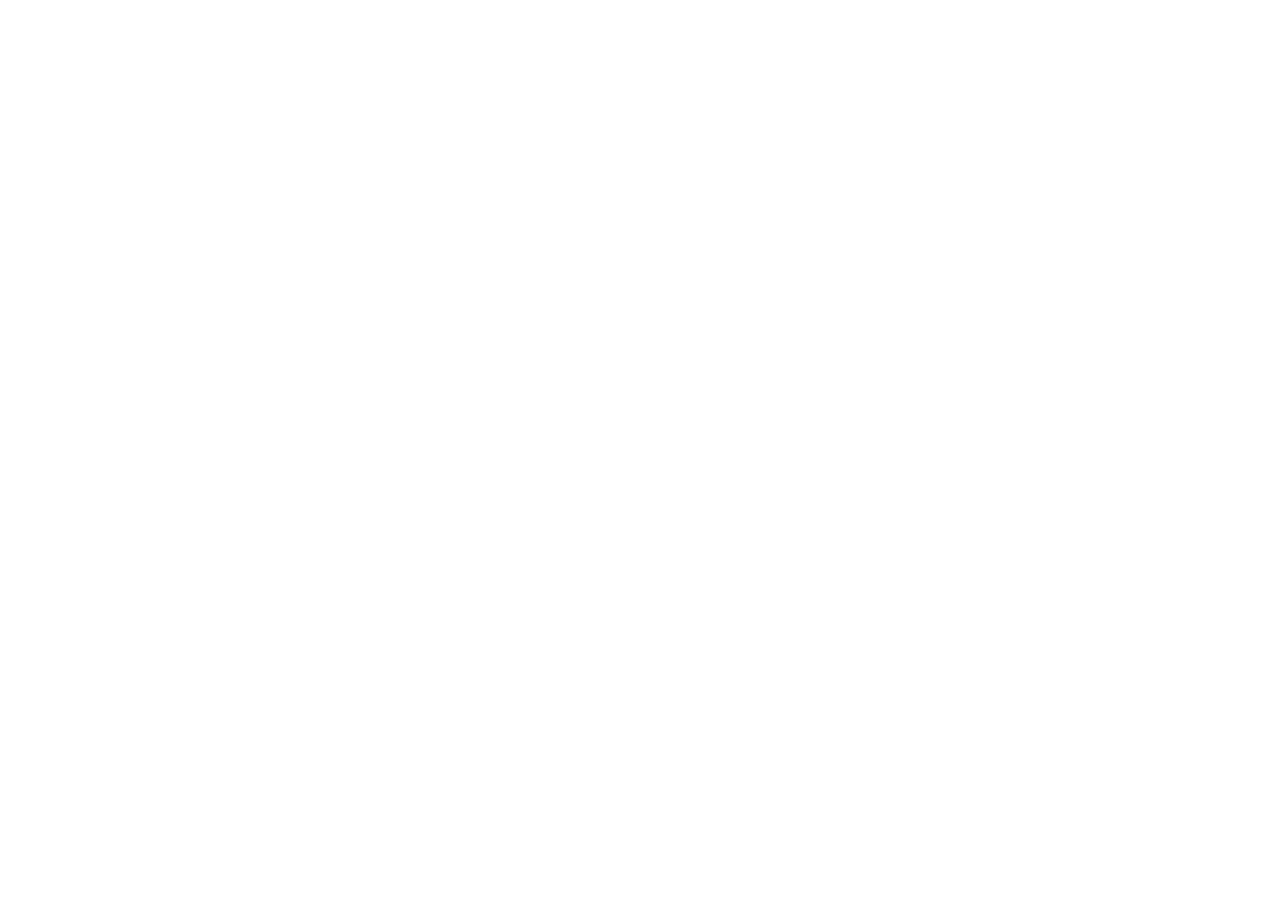
==== index.html @ e60c7e19 "Add files via upload" ====
<!DOCTYPE html>
<html lang="bn">
<head>
<meta charset="UTF-8">
<meta name="viewport" content="width=device-width, initial-scale=1.0">
<title>রূপসা জনকল্যাণ ফাউন্ডেশন</title>

<link rel="preconnect" href="https://fonts.googleapis.com">
<link rel="preconnect" href="https://fonts.gstatic.com" crossorigin>
<link href="https://fonts.googleapis.com/css2?family=Baloo+Da+2:wght@500;600;700;800&family=Hind+Siliguri:wght@400;500;600;700&family=Work+Sans:wght@400;500;600&display=swap" rel="stylesheet">

<link rel="stylesheet" href="css/variables.css">
<link rel="stylesheet" href="css/base.css">
<link rel="stylesheet" href="css/nav.css">
<link rel="stylesheet" href="css/hero.css">
<link rel="stylesheet" href="css/sections.css">
<link rel="stylesheet" href="css/location.css">
<link rel="stylesheet" href="css/footer.css">
<link rel="stylesheet" href="css/feedback.css">
<link rel="stylesheet" href="css/legal.css">
</head>
<body>

<div id="nav-root"></div>
<div id="hero-root"></div>
<div id="intro-root"></div>
<div id="about-root"></div>
<div id="location-root"></div>
<div id="legal-root" hidden></div>
<div id="footer-root"></div>
<div id="feedback-root"></div>

<script src="js/data.js"></script>
<script src="js/icons.js"></script>
<script src="js/nav.js"></script>
<script src="js/hero.js"></script>
<script src="js/sections.js"></script>
<script src="js/location.js"></script>
<script src="js/legal.js"></script>
<script src="js/footer.js"></script>
<script src="js/feedback.js"></script>
<script src="js/router.js"></script>
<script src="js/main.js"></script>
</body>
</html>
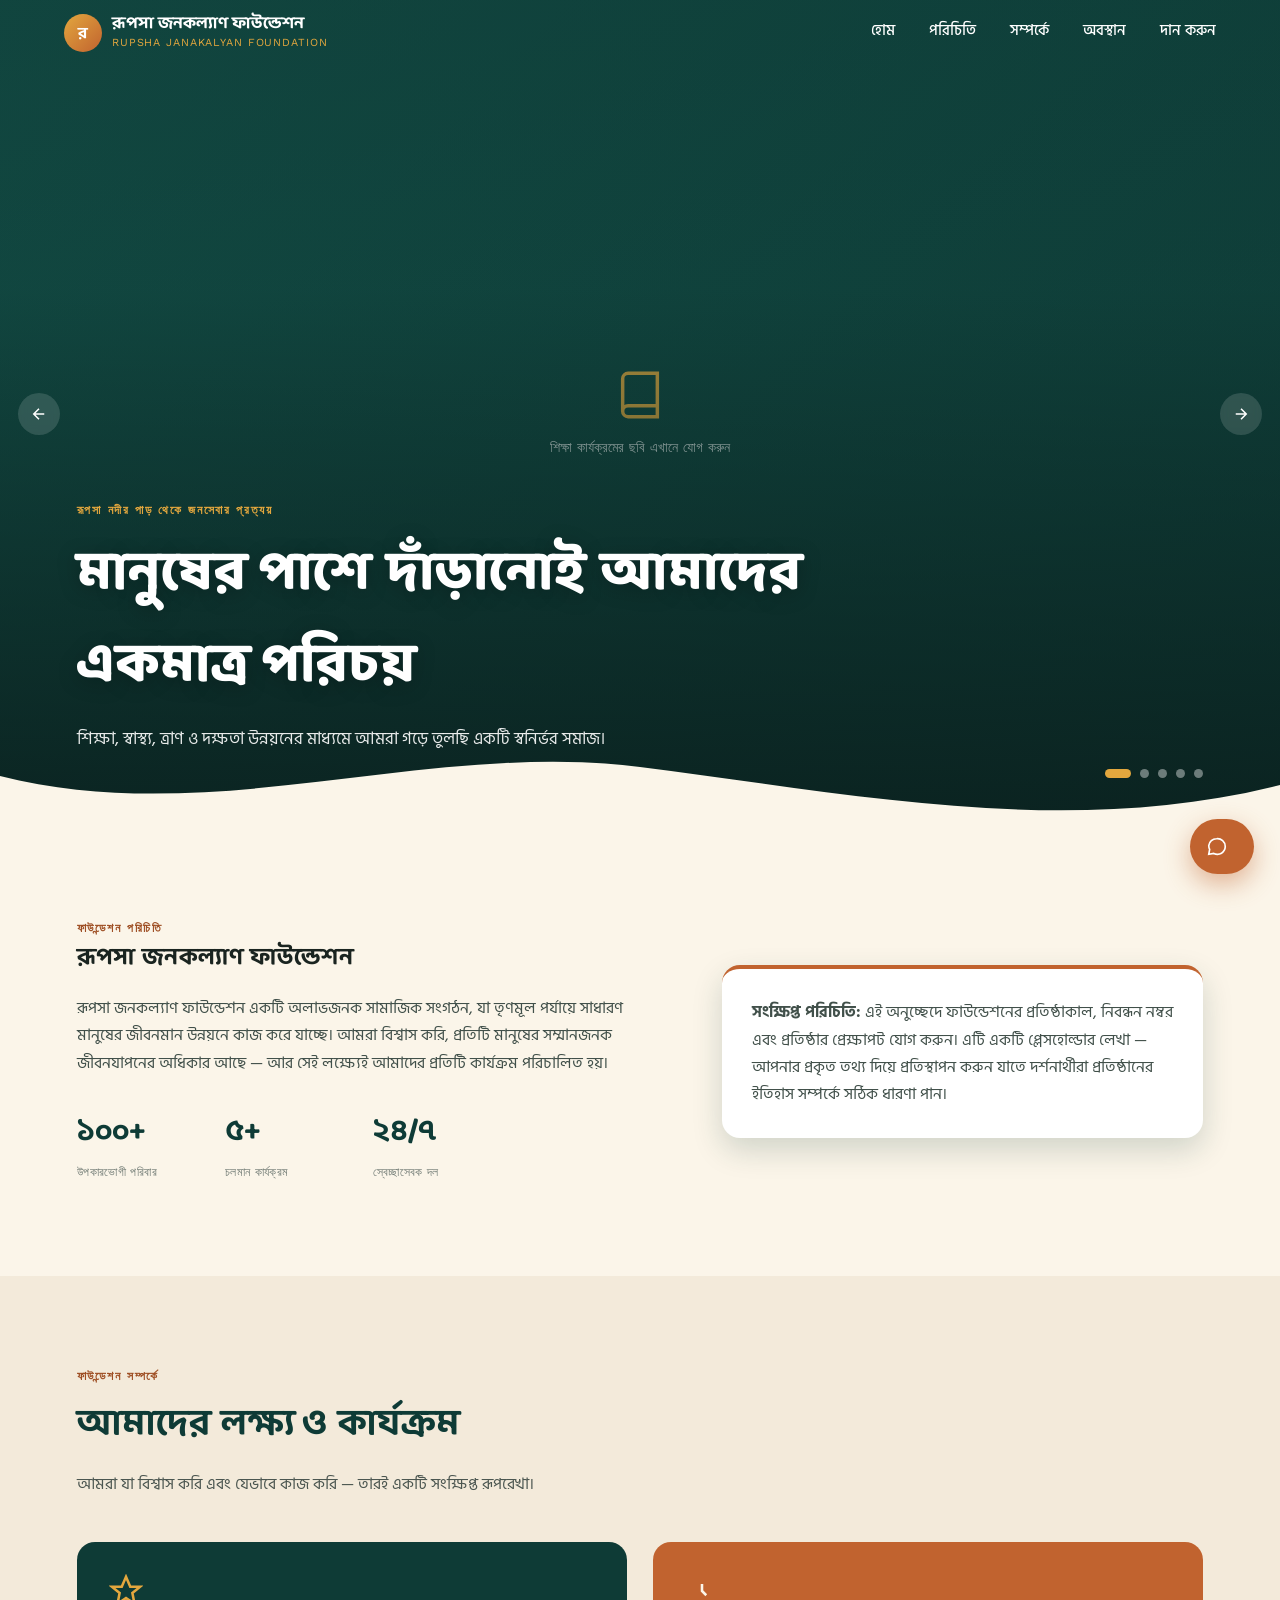
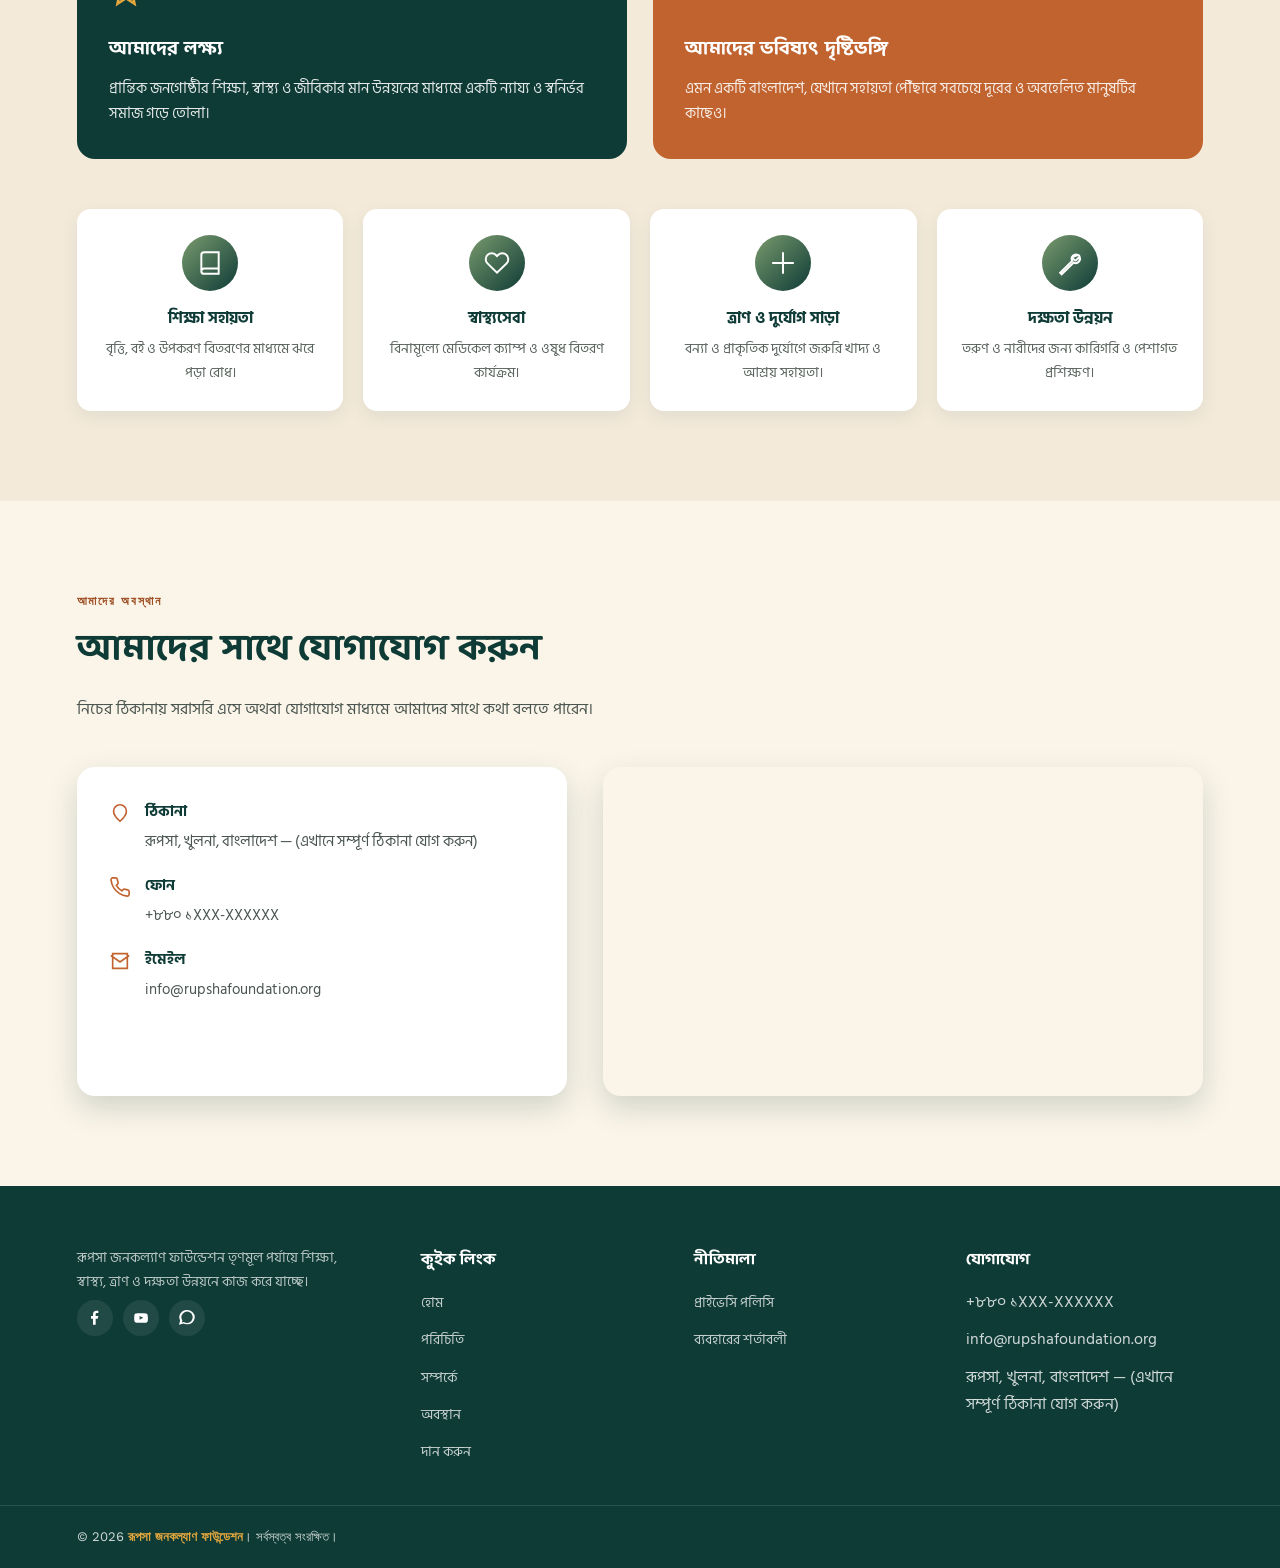
==== commit fdebf65c: "Add donation styles and scripts to index.html" ====
--- a/index.html
+++ b/index.html
@@ -18,6 +18,8 @@
 <link rel="stylesheet" href="css/footer.css">
 <link rel="stylesheet" href="css/feedback.css">
 <link rel="stylesheet" href="css/legal.css">
+<link rel="stylesheet" href="css/donate.css">
+<link rel="stylesheet" href="https://cdnjs.cloudflare.com/ajax/libs/font-awesome/6.0.0/css/all.min.css">
 </head>
 <body>
 
@@ -27,6 +29,7 @@
 <div id="about-root"></div>
 <div id="location-root"></div>
 <div id="legal-root" hidden></div>
+<div id="donate-root" hidden></div>
 <div id="footer-root"></div>
 <div id="feedback-root"></div>
 
@@ -37,6 +40,7 @@
 <script src="js/sections.js"></script>
 <script src="js/location.js"></script>
 <script src="js/legal.js"></script>
+<script src="js/donate.js"></script>
 <script src="js/footer.js"></script>
 <script src="js/feedback.js"></script>
 <script src="js/router.js"></script>
--- a/css/variables.css
+++ b/css/variables.css
@@ -0,0 +1,14 @@
+:root{
+  --river-deep:#0E3B36;
+  --river-deep-2:#124A43;
+  --clay:#C1632F;
+  --clay-dark:#9E4E23;
+  --turmeric:#E3A73E;
+  --rice:#FBF5E9;
+  --rice-2:#F3EADA;
+  --ink:#1A2420;
+  --moss:#7A9B6E;
+  --white:#FFFFFF;
+  --shadow: 0 12px 30px rgba(14,59,54,0.18);
+  --radius: 18px;
+}
--- a/css/base.css
+++ b/css/base.css
@@ -0,0 +1,30 @@
+*{ box-sizing:border-box; margin:0; padding:0; }
+html{ scroll-behavior:smooth; }
+body{
+  font-family:'Hind Siliguri', sans-serif;
+  background:var(--rice);
+  color:var(--ink);
+  line-height:1.7;
+  overflow-x:hidden;
+}
+h1,h2,h3,.logo-text{ font-family:'Baloo Da 2','Hind Siliguri',sans-serif; }
+a{ color:inherit; text-decoration:none; }
+img{ max-width:100%; display:block; }
+button{ font-family:inherit; cursor:pointer; border:none; background:none; }
+.eyebrow{
+  font-family:'Work Sans',sans-serif;
+  letter-spacing:.14em;
+  text-transform:uppercase;
+  font-size:.75rem;
+  font-weight:600;
+  color:var(--clay-dark);
+}
+section{ padding:90px 6vw; }
+.section-head{ max-width:640px; margin-bottom:44px; }
+.section-head h2{ font-size:clamp(1.6rem,3vw,2.3rem); margin-top:8px; color:var(--river-deep); }
+.section-head p{ margin-top:14px; color:#4B5650; }
+@media (prefers-reduced-motion: reduce){
+  html{ scroll-behavior:auto; }
+  *{ transition-duration:.001ms !important; animation-duration:.001ms !important; }
+}
+@media(max-width:520px){ section{ padding:64px 6vw; } }
--- a/css/nav.css
+++ b/css/nav.css
@@ -0,0 +1,42 @@
+.nav{
+  position:fixed; top:0; left:0; right:0; z-index:500;
+  display:flex; align-items:center; justify-content:space-between;
+  padding:14px 5vw;
+  background:rgba(14,59,54,0);
+  transition:background .35s ease, box-shadow .35s ease, padding .35s ease;
+}
+.nav.scrolled{
+  background:rgba(14,59,54,0.92);
+  backdrop-filter:blur(8px);
+  box-shadow:0 6px 20px rgba(0,0,0,0.15);
+  padding:10px 5vw;
+}
+.brand{ display:flex; align-items:center; gap:10px; }
+.brand-logo{ height:44px; width:auto; object-fit:contain; }
+.brand-mark{
+  width:38px; height:38px; border-radius:50%;
+  background:linear-gradient(135deg,var(--turmeric),var(--clay));
+  display:flex; align-items:center; justify-content:center;
+  font-weight:700; color:var(--white); font-family:'Baloo Da 2';
+  flex-shrink:0;
+}
+.logo-text{ color:var(--white); font-size:1.05rem; font-weight:700; line-height:1.2; }
+.logo-sub{ color:var(--turmeric); font-size:.68rem; font-family:'Work Sans'; letter-spacing:.08em; }
+.nav-links{ display:flex; gap:34px; }
+.nav-links a{ color:var(--white); font-weight:500; font-size:.95rem; position:relative; padding-bottom:4px; }
+.nav-links a::after{
+  content:''; position:absolute; left:0; bottom:0; width:0; height:2px;
+  background:var(--turmeric); transition:width .25s ease;
+}
+.nav-links a:hover::after{ width:100%; }
+.nav-toggle{ display:none; }
+.nav-toggle span{ display:block; width:24px; height:2px; background:var(--white); margin:5px 0; }
+@media(max-width:720px){
+  .nav-links{
+    position:fixed; top:0; right:0; height:100vh; width:min(72vw,300px);
+    background:var(--river-deep); flex-direction:column; padding:90px 30px;
+    transform:translateX(100%); transition:transform .35s ease; gap:26px;
+  }
+  .nav-links.open{ transform:translateX(0); }
+  .nav-toggle{ display:block; }
+}
--- a/css/hero.css
+++ b/css/hero.css
@@ -0,0 +1,34 @@
+.hero{ position:relative; height:92vh; min-height:520px; overflow:hidden; background:var(--river-deep); }
+.carousel{ position:absolute; inset:0; display:flex; height:100%; cursor:grab; touch-action:pan-y; }
+.carousel.dragging{ cursor:grabbing; }
+.slide{ position:relative; flex:0 0 100%; height:100%; overflow:hidden; }
+.slide img{ width:100%; height:100%; object-fit:cover; user-select:none; -webkit-user-drag:none; }
+.slide-fallback{
+  width:100%; height:100%; display:flex; align-items:center; justify-content:center;
+  flex-direction:column; gap:14px;
+  background:linear-gradient(135deg,var(--river-deep-2),var(--river-deep));
+}
+.slide-fallback svg{ width:52px; height:52px; opacity:.85; }
+.slide-fallback span{ color:rgba(255,255,255,.75); font-size:.9rem; font-family:'Work Sans'; }
+.hero-overlay{
+  position:absolute; inset:0;
+  background:linear-gradient(180deg, rgba(14,59,54,.35) 0%, rgba(14,59,54,.15) 35%, rgba(10,30,28,.85) 100%);
+  pointer-events:none;
+}
+.hero-content{ position:absolute; left:0; right:0; bottom:9%; z-index:20; padding:0 6vw; color:var(--white); pointer-events:none; }
+.hero-content .eyebrow{ color:var(--turmeric); }
+.hero-content h1{ font-size:clamp(2rem,5vw,3.4rem); font-weight:800; margin:8px 0 12px; max-width:820px; text-shadow:0 4px 20px rgba(0,0,0,.25); }
+.hero-content p{ max-width:560px; color:rgba(255,255,255,.9); font-size:1.05rem; }
+.hero-dots{ position:absolute; bottom:6%; right:6vw; z-index:25; display:flex; gap:9px; }
+.hero-dots button{ width:9px; height:9px; border-radius:50%; background:rgba(255,255,255,.4); transition:all .3s ease; padding:0; }
+.hero-dots button.active{ background:var(--turmeric); width:26px; border-radius:5px; }
+.hero-arrows{ position:absolute; inset:0; display:flex; align-items:center; justify-content:space-between; padding:0 18px; z-index:25; pointer-events:none; }
+.hero-arrow{
+  pointer-events:all; width:42px; height:42px; border-radius:50%;
+  background:rgba(255,255,255,.14); backdrop-filter:blur(4px);
+  display:flex; align-items:center; justify-content:center; color:var(--white); transition:background .2s ease;
+}
+.hero-arrow:hover{ background:rgba(255,255,255,.28); }
+.hero-arrow svg{ width:18px; height:18px; }
+.wave{ position:absolute; left:0; right:0; bottom:-2px; z-index:15; line-height:0; }
+.wave svg{ width:100%; height:90px; display:block; }
--- a/css/sections.css
+++ b/css/sections.css
@@ -0,0 +1,36 @@
+.intro{ background:var(--rice); }
+.intro-grid{ display:grid; grid-template-columns:1.1fr .9fr; gap:56px; align-items:center; }
+.intro-card{ background:var(--white); border-radius:var(--radius); padding:30px; box-shadow:var(--shadow); border-top:4px solid var(--clay); }
+.intro-card p{ color:#41504A; margin-bottom:0; }
+.stat-row{ display:flex; gap:28px; margin-top:30px; flex-wrap:wrap; }
+.stat{ min-width:120px; }
+.stat b{ font-family:'Baloo Da 2'; font-size:1.9rem; color:var(--river-deep); display:block; }
+.stat span{ font-family:'Work Sans'; font-size:.78rem; color:#6a756f; letter-spacing:.03em; }
+
+.about{ background:var(--rice-2); }
+.mv-grid{ display:grid; grid-template-columns:repeat(2,1fr); gap:26px; margin-bottom:50px; }
+.mv-card{ background:var(--river-deep); color:var(--white); border-radius:var(--radius); padding:32px; position:relative; overflow:hidden; }
+.mv-card.alt{ background:var(--clay); }
+.mv-card svg{ width:34px; height:34px; margin-bottom:16px; color:var(--turmeric); }
+.mv-card.alt svg{ color:var(--rice); }
+.mv-card h3{ font-size:1.2rem; margin-bottom:10px; }
+.mv-card p{ color:rgba(255,255,255,.88); font-size:.95rem; }
+
+.activities{ display:grid; grid-template-columns:repeat(4,1fr); gap:20px; }
+.activity{ background:var(--white); border-radius:14px; padding:26px 20px; text-align:center; box-shadow:0 6px 18px rgba(14,59,54,0.08); transition:transform .25s ease; }
+.activity:hover{ transform:translateY(-6px); }
+.activity-icon{
+  width:56px; height:56px; border-radius:50%; margin:0 auto 14px;
+  display:flex; align-items:center; justify-content:center;
+  background:linear-gradient(135deg,var(--moss),var(--river-deep));
+}
+.activity-icon svg{ width:26px; height:26px; color:var(--white); }
+.activity h4{ font-size:1rem; margin-bottom:6px; color:var(--river-deep); }
+.activity p{ font-size:.85rem; color:#5c655f; }
+
+@media(max-width:900px){
+  .intro-grid{ grid-template-columns:1fr; }
+  .mv-grid{ grid-template-columns:1fr; }
+  .activities{ grid-template-columns:repeat(2,1fr); }
+}
+@media(max-width:520px){ .activities{ grid-template-columns:1fr 1fr; } }
--- a/css/location.css
+++ b/css/location.css
@@ -0,0 +1,10 @@
+.location{ background:var(--rice); }
+.loc-grid{ display:grid; grid-template-columns:.9fr 1.1fr; gap:36px; align-items:stretch; }
+.loc-card{ background:var(--white); border-radius:var(--radius); padding:32px; box-shadow:var(--shadow); display:flex; flex-direction:column; gap:18px; }
+.loc-row{ display:flex; gap:14px; align-items:flex-start; }
+.loc-row svg{ width:22px; height:22px; color:var(--clay); flex-shrink:0; margin-top:3px; }
+.loc-row h4{ font-size:.95rem; color:var(--river-deep); margin-bottom:3px; }
+.loc-row span{ color:#4B5650; font-size:.92rem; }
+.map-wrap{ border-radius:var(--radius); overflow:hidden; box-shadow:var(--shadow); min-height:320px; }
+.map-wrap iframe{ width:100%; height:100%; min-height:320px; border:0; }
+@media(max-width:900px){ .loc-grid{ grid-template-columns:1fr; } }
--- a/css/footer.css
+++ b/css/footer.css
@@ -0,0 +1,58 @@
+.site-footer{ background:var(--river-deep); color:rgba(255,255,255,.8); }
+.footer-top{
+  display:grid; grid-template-columns:1.3fr 1fr 1fr 1fr; gap:36px;
+  padding:60px 6vw 40px; border-bottom:1px solid rgba(255,255,255,.12);
+}
+.footer-col h4{
+  color:var(--white); font-family:'Baloo Da 2'; font-size:1rem; margin-bottom:16px;
+  display:flex; align-items:center; justify-content:space-between; cursor:default;
+}
+.footer-col.brand-col .brand-logo-footer{ height:40px; margin-bottom:14px; }
+.footer-col.brand-col p{ font-size:.88rem; color:rgba(255,255,255,.7); max-width:280px; }
+.footer-links{ list-style:none; display:flex; flex-direction:column; gap:10px; }
+.footer-links a{ font-size:.9rem; color:rgba(255,255,255,.75); transition:color .2s ease, padding-right .2s ease; }
+.footer-links a:hover{ color:var(--turmeric); padding-right:4px; }
+.footer-social{ display:flex; gap:10px; margin-top:6px; }
+.footer-social a{
+  width:36px; height:36px; border-radius:50%; background:rgba(255,255,255,.08);
+  display:flex; align-items:center; justify-content:center; transition:background .2s ease, transform .2s ease;
+}
+.footer-social a:hover{ background:var(--turmeric); transform:translateY(-3px); }
+.footer-social svg{ width:16px; height:16px; color:var(--white); }
+.footer-accordion-toggle{ display:none; }
+
+.footer-bottom{
+  padding:20px 6vw; display:flex; align-items:center; justify-content:space-between;
+  font-size:.82rem; font-family:'Work Sans'; flex-wrap:wrap; gap:10px;
+}
+.footer-bottom b{ color:var(--turmeric); }
+
+.back-to-top{
+  position:fixed; left:26px; bottom:26px; z-index:880;
+  width:44px; height:44px; border-radius:50%;
+  background:var(--river-deep); color:var(--white);
+  display:flex; align-items:center; justify-content:center;
+  box-shadow:0 8px 20px rgba(14,59,54,.35);
+  opacity:0; transform:translateY(14px); pointer-events:none;
+  transition:all .3s ease;
+}
+.back-to-top.show{ opacity:1; transform:translateY(0); pointer-events:all; }
+.back-to-top:hover{ background:var(--clay); }
+.back-to-top svg{ width:18px; height:18px; }
+
+@media(max-width:900px){
+  .footer-top{ grid-template-columns:1fr 1fr; }
+}
+@media(max-width:640px){
+  .footer-top{ grid-template-columns:1fr; padding:44px 6vw 20px; gap:6px; }
+  .footer-col{ border-bottom:1px solid rgba(255,255,255,.1); padding-bottom:14px; }
+  .footer-col.brand-col{ border-bottom:none; }
+  .footer-col:not(.brand-col) h4{ cursor:pointer; }
+  .footer-accordion-toggle{ display:block; font-size:1.1rem; line-height:1; transition:transform .25s ease; }
+  .footer-col:not(.brand-col) .footer-links{
+    max-height:0; overflow:hidden; transition:max-height .3s ease; gap:0;
+  }
+  .footer-col:not(.brand-col).open .footer-links{ max-height:300px; padding-top:6px; }
+  .footer-col:not(.brand-col).open .footer-accordion-toggle{ transform:rotate(45deg); }
+  .footer-links a{ padding:6px 0; display:inline-block; }
+}
--- a/css/feedback.css
+++ b/css/feedback.css
@@ -0,0 +1,72 @@
+.fb-btn{
+  position:fixed; right:26px; bottom:26px; z-index:900;
+  display:flex; align-items:center; gap:10px;
+  background:var(--clay); color:var(--white);
+  padding:16px; border-radius:50px;
+  box-shadow:0 10px 26px rgba(193,99,47,0.45);
+  transition:padding .35s ease, box-shadow .3s ease;
+}
+.fb-btn svg{ width:22px; height:22px; flex-shrink:0; }
+.fb-btn-label{ max-width:0; overflow:hidden; white-space:nowrap; font-size:.92rem; font-weight:600; transition:max-width .35s ease; }
+.fb-btn:hover{ padding:16px 22px; box-shadow:0 12px 30px rgba(193,99,47,0.55); }
+.fb-btn:hover .fb-btn-label{ max-width:140px; }
+.fb-btn.pulse::before{
+  content:''; position:absolute; inset:0; border-radius:50%;
+  box-shadow:0 0 0 0 rgba(193,99,47,.55);
+  animation:fbpulse 2.4s ease-out infinite;
+}
+@keyframes fbpulse{
+  0%{ box-shadow:0 0 0 0 rgba(193,99,47,.5); }
+  70%{ box-shadow:0 0 0 16px rgba(193,99,47,0); }
+  100%{ box-shadow:0 0 0 0 rgba(193,99,47,0); }
+}
+.fb-tip{
+  position:fixed; right:26px; bottom:96px; z-index:895;
+  background:var(--river-deep); color:var(--white); font-size:.82rem;
+  padding:8px 14px; border-radius:10px; opacity:0; transform:translateY(6px);
+  transition:all .3s ease; pointer-events:none;
+}
+.fb-tip.show{ opacity:1; transform:translateY(0); }
+.fb-tip::after{ content:''; position:absolute; right:18px; bottom:-6px; border:6px solid transparent; border-top-color:var(--river-deep); }
+
+.fb-overlay{
+  position:fixed; inset:0; background:rgba(14,59,54,.55); backdrop-filter:blur(2px);
+  z-index:950; opacity:0; pointer-events:none; transition:opacity .3s ease;
+  display:flex; align-items:flex-end; justify-content:center;
+}
+.fb-overlay.open{ opacity:1; pointer-events:all; }
+@media(min-width:640px){ .fb-overlay{ align-items:center; } }
+
+.fb-panel{
+  position:relative; background:var(--rice); width:100%; max-width:420px; border-radius:22px 22px 0 0;
+  padding:30px 28px 34px; transform:translateY(40px); transition:transform .35s ease;
+  max-height:88vh; overflow-y:auto;
+}
+@media(min-width:640px){ .fb-panel{ border-radius:22px; } }
+.fb-overlay.open .fb-panel{ transform:translateY(0); }
+.fb-panel h3{ color:var(--river-deep); font-size:1.3rem; margin-bottom:6px; }
+.fb-panel > p{ color:#5c655f; font-size:.88rem; margin-bottom:20px; }
+.fb-close{ position:absolute; top:16px; right:16px; background:rgba(0,0,0,.06); width:32px; height:32px; border-radius:50%; display:flex; align-items:center; justify-content:center; }
+.fb-field{ margin-bottom:16px; }
+.fb-field label{ display:block; font-size:.82rem; font-weight:600; color:var(--river-deep); margin-bottom:6px; }
+.fb-field input, .fb-field textarea{
+  width:100%; border:1.5px solid #E1D9C7; border-radius:10px; padding:11px 14px;
+  font-family:'Hind Siliguri'; font-size:.95rem; background:var(--white); resize:vertical;
+}
+.fb-field input:focus, .fb-field textarea:focus{ outline:2px solid var(--moss); border-color:transparent; }
+.fb-stars{ display:flex; gap:6px; }
+.fb-stars button{ padding:2px; }
+.fb-stars svg{ width:26px; height:26px; color:#DBD2BE; transition:color .15s ease; }
+.fb-stars button.active svg, .fb-stars button:hover svg{ color:var(--turmeric); }
+.fb-submit{
+  width:100%; background:var(--river-deep); color:var(--white); padding:13px;
+  border-radius:12px; font-weight:600; font-size:.98rem; margin-top:6px; transition:background .2s ease;
+}
+.fb-submit:hover{ background:var(--river-deep-2); }
+.fb-toast{
+  position:fixed; left:50%; bottom:30px; transform:translate(-50%,20px);
+  background:var(--moss); color:var(--white); padding:13px 22px; border-radius:12px;
+  font-size:.9rem; z-index:1000; opacity:0; transition:all .3s ease; pointer-events:none;
+  box-shadow:var(--shadow);
+}
+.fb-toast.show{ opacity:1; transform:translate(-50%,0); }
--- a/css/legal.css
+++ b/css/legal.css
@@ -0,0 +1,9 @@
+.legal-page{ padding:150px 6vw 90px; max-width:820px; margin:0 auto; }
+.legal-page h1{ color:var(--river-deep); font-size:clamp(1.7rem,4vw,2.4rem); margin-bottom:18px; }
+.legal-page h2{ color:var(--river-deep); font-size:1.2rem; margin:30px 0 10px; }
+.legal-page p, .legal-page li{ color:#41504A; font-size:.98rem; margin-bottom:10px; }
+.legal-page ul{ padding-right:20px; }
+.legal-updated{ font-family:'Work Sans'; font-size:.8rem; color:var(--clay-dark); margin-bottom:26px; display:block; }
+.legal-back{ display:inline-flex; align-items:center; gap:6px; font-family:'Work Sans'; font-size:.85rem; font-weight:600; color:var(--clay-dark); margin-bottom:22px; }
+.legal-back svg{ width:16px; height:16px; }
+.legal-back:hover{ color:var(--river-deep); }
--- a/css/donate.css
+++ b/css/donate.css
@@ -0,0 +1,646 @@
+/* ==========================================================================
+   রূপসা জনকল্যাণ ফাউন্ডেশন — Donation Page
+   Design tokens
+   ========================================================================== */
+
+@import url('https://fonts.googleapis.com/css2?family=Hind+Siliguri:wght@400;500;600;700&family=Fraunces:opsz,wght@9..144,400;9..144,500;9..144,600;9..144,700&display=swap');.donate-page {
+  /* Color — warm cotton & marigold, deep teal (the palette this foundation
+     already uses on its main site), not the neon-tech look this page had. */
+  --cream: #FBF5E9;
+  --card: #FFFFFF;
+  --ink: #22302B;
+  --ink-soft: #5B6B62;
+  --teal: #0E5F52;
+  --teal-deep: #0A4A40;
+  --marigold: #E4A335;
+  --marigold-deep: #C7841C;
+  --terracotta: #C1502E;
+  --stitch: #D8C6A1;
+  --line: rgba(34, 48, 43, 0.1);
+
+  --font-display: 'Fraunces', 'Hind Siliguri', serif;
+  --font-body: 'Hind Siliguri', 'Fraunces', sans-serif;
+
+  --radius-lg: 22px;
+  --radius-md: 14px;
+  --radius-sm: 9px;
+
+  --shadow-card: 0 24px 60px -20px rgba(14, 95, 82, 0.35);
+  --shadow-soft: 0 8px 24px -12px rgba(34, 48, 43, 0.25);
+}
+
+.donate-page.dark-theme {
+  --cream: #10201B;
+  --card: #16302A;
+  --ink: #F3EFE3;
+  --ink-soft: #B9C7C0;
+  --line: rgba(243, 239, 227, 0.12);
+  --stitch: #3D5148;
+  --shadow-card: 0 24px 60px -18px rgba(0, 0, 0, 0.6);
+}
+
+.donate-page * { box-sizing: border-box; }
+
+.donate-page { scroll-behavior: smooth; }
+
+.donate-page {
+  margin: 0;
+  font-family: var(--font-body);
+  background: var(--cream);
+  color: var(--ink);
+  min-height: 100vh;
+  -webkit-font-smoothing: antialiased;
+  transition: background 0.4s ease, color 0.4s ease;
+}
+
+.donate-page a { color: inherit; }
+
+.donate-page ::selection { background: var(--marigold); color: var(--teal-deep); }
+
+.donate-page /* Focus visibility kept everywhere for accessibility */
+a:focus-visible,
+.donate-page button:focus-visible,
+.donate-page input:focus-visible,
+.donate-page select:focus-visible {
+  outline: 2px solid var(--marigold);
+  outline-offset: 2px;
+}
+
+.donate-page /* ==========================================================================
+   Top bar
+   ========================================================================== */
+
+.topbar {
+  position: sticky;
+  top: 0;
+  z-index: 40;
+  display: flex;
+  align-items: center;
+  justify-content: space-between;
+  gap: 12px;
+  padding: 14px 18px;
+  background: var(--teal);
+  color: #FBF5E9;
+}
+
+.donate-page .topbar-brand {
+  display: flex;
+  align-items: center;
+  gap: 10px;
+  min-width: 0;
+}
+
+.donate-page .logo-img {
+  width: 42px;
+  height: 42px;
+  border-radius: 50%;
+  border: 2px solid var(--marigold);
+  object-fit: cover;
+  flex-shrink: 0;
+  background: #fff;
+}
+
+.donate-page .topbar-brand h1 {
+  font-family: var(--font-display);
+  font-size: 15px;
+  font-weight: 600;
+  margin: 0;
+  line-height: 1.25;
+  white-space: nowrap;
+  overflow: hidden;
+  text-overflow: ellipsis;
+}
+
+.donate-page .topbar-brand span {
+  display: block;
+  font-size: 11px;
+  color: rgba(251, 245, 233, 0.75);
+  font-weight: 400;
+}
+
+.donate-page .topbar-actions {
+  display: flex;
+  align-items: center;
+  gap: 8px;
+  flex-shrink: 0;
+}
+
+.donate-page .icon-btn {
+  background: rgba(251, 245, 233, 0.12);
+  border: 1px solid rgba(251, 245, 233, 0.28);
+  color: #FBF5E9;
+  width: 38px;
+  height: 38px;
+  border-radius: 50%;
+  cursor: pointer;
+  display: grid;
+  place-items: center;
+  font-size: 14px;
+  transition: background 0.25s ease, transform 0.25s ease;
+}
+
+.donate-page .icon-btn:hover { background: rgba(251, 245, 233, 0.22); transform: translateY(-1px); }
+
+.donate-page /* ==========================================================================
+   Side menu
+   ========================================================================== */
+
+.menu-overlay {
+  position: fixed;
+  inset: 0;
+  background: rgba(10, 20, 17, 0.55);
+  z-index: 60;
+  opacity: 0;
+  pointer-events: none;
+  transition: opacity 0.35s ease;
+}
+
+.donate-page .menu-overlay.active { opacity: 1; pointer-events: auto; }
+
+.donate-page .side-menu {
+  position: fixed;
+  top: 0;
+  left: -280px;
+  width: 270px;
+  height: 100%;
+  background: var(--card);
+  z-index: 61;
+  transition: left 0.35s cubic-bezier(.2,.8,.2,1);
+  box-shadow: 12px 0 40px rgba(0,0,0,0.25);
+  padding: 26px 0 0;
+  display: flex;
+  flex-direction: column;
+}
+
+.donate-page .side-menu.active { left: 0; }
+
+.donate-page .side-menu-header {
+  padding: 0 22px 18px;
+  border-bottom: 1px dashed var(--stitch);
+  margin-bottom: 8px;
+}
+
+.donate-page .side-menu-header strong {
+  font-family: var(--font-display);
+  font-size: 17px;
+  display: block;
+}
+
+.donate-page .side-menu-header small { color: var(--ink-soft); font-size: 12px; }
+
+.donate-page .side-menu a {
+  display: flex;
+  align-items: center;
+  gap: 14px;
+  padding: 13px 22px;
+  text-decoration: none;
+  color: var(--ink);
+  font-weight: 500;
+  font-size: 14.5px;
+  border-left: 3px solid transparent;
+  transition: background 0.2s ease, border-color 0.2s ease, padding-left 0.2s ease;
+}
+
+.donate-page .side-menu a i { width: 20px; text-align: center; color: var(--marigold-deep); }
+
+.donate-page .side-menu a:hover {
+  background: color-mix(in srgb, var(--marigold) 12%, transparent);
+  border-left-color: var(--marigold);
+  padding-left: 26px;
+}
+
+.donate-page /* ==========================================================================
+   Hero strip — replaces the old scrolling marquee
+   ========================================================================== */
+
+.hero-strip {
+  background: var(--teal-deep);
+  color: #F3EFE3;
+  text-align: center;
+  padding: 34px 18px 60px;
+}
+
+.donate-page .hero-strip .kicker {
+  font-size: 12.5px;
+  letter-spacing: 0.14em;
+  text-transform: uppercase;
+  color: var(--marigold);
+  font-weight: 600;
+  margin: 0 0 10px;
+}
+
+.donate-page .hero-strip h2 {
+  font-family: var(--font-display);
+  font-weight: 600;
+  font-size: clamp(22px, 5vw, 30px);
+  margin: 0 auto 10px;
+  max-width: 520px;
+  line-height: 1.35;
+}
+
+.donate-page .hero-strip p {
+  max-width: 480px;
+  margin: 0 auto;
+  color: rgba(243, 239, 227, 0.78);
+  font-size: 14.5px;
+  line-height: 1.6;
+}
+
+.donate-page /* ==========================================================================
+   Donation card
+   ========================================================================== */
+
+.dashboard-main {
+  display: flex;
+  justify-content: center;
+  padding: 0 16px 60px;
+  margin-top: -34px;
+}
+
+.donate-page .donation-card {
+  width: 100%;
+  max-width: 440px;
+  background: var(--card);
+  background-image: linear-gradient(180deg, color-mix(in srgb, var(--teal) 4%, transparent), transparent 140px);
+  border: 1px solid var(--line);
+  border-radius: var(--radius-lg);
+  box-shadow: var(--shadow-card);
+  padding: 30px 26px 28px;
+  position: relative;
+}
+
+.donate-page /* Kantha running-stitch signature — a nod to Bengali nakshi kantha
+   embroidery,
+.donate-page used as the card's top seam */
+.donation-card::before {
+  content: "";
+  position: absolute;
+  top: 0;
+  left: 24px;
+  right: 24px;
+  height: 1px;
+  background-image: repeating-linear-gradient(
+    90deg,
+    var(--marigold) 0 8px,
+    transparent 8px 16px
+  );
+}
+
+.donate-page .card-title {
+  font-family: var(--font-display);
+  font-size: 21px;
+  font-weight: 600;
+  text-align: center;
+  margin: 6px 0 18px;
+  line-height: 1.4;
+}
+
+.donate-page .pay-panel {
+  background: color-mix(in srgb, var(--teal) 7%, transparent);
+  border: 1px solid var(--line);
+  border-radius: var(--radius-md);
+  padding: 16px;
+  text-align: center;
+  margin-bottom: 20px;
+}
+
+.donate-page .pay-panel .label {
+  font-size: 11.5px;
+  color: var(--ink-soft);
+  letter-spacing: 0.04em;
+}
+
+.donate-page .pay-panel .number {
+  font-family: var(--font-display);
+  font-size: 24px;
+  font-weight: 600;
+  color: var(--teal);
+  display: block;
+  margin: 6px 0 12px;
+  letter-spacing: 0.03em;
+}
+
+.donate-page.dark-theme .pay-panel .number { color: var(--marigold); }
+
+.donate-page .copy-btn {
+  background: var(--marigold);
+  color: var(--teal-deep);
+  border: none;
+  padding: 9px 20px;
+  border-radius: 999px;
+  font-weight: 700;
+  font-size: 12.5px;
+  cursor: pointer;
+  transition: transform 0.2s ease, background 0.2s ease;
+}
+
+.donate-page .copy-btn:hover { transform: translateY(-1px); background: var(--marigold-deep); }
+
+.donate-page .subtitle {
+  text-align: center;
+  font-size: 13px;
+  color: var(--ink-soft);
+  line-height: 1.65;
+  margin: 0 0 20px;
+}
+
+.donate-page /* Honeypot — kept in the DOM and tab order excluded,
+.donate-page but invisible to
+   people. Bots that auto-fill every field will trip this. */
+.hp-field {
+  position: absolute;
+  left: -9999px;
+  width: 1px;
+  height: 1px;
+  overflow: hidden;
+}
+
+.donate-page .field-group { margin-bottom: 14px; position: relative; }
+
+.donate-page .field-group input,
+.donate-page .field-group select {
+  width: 100%;
+  padding: 13px 14px;
+  background: var(--cream);
+  border: 1.5px solid var(--line);
+  border-radius: var(--radius-sm);
+  color: var(--ink);
+  font-family: var(--font-body);
+  font-size: 14px;
+  transition: border-color 0.2s ease, box-shadow 0.2s ease;
+}
+
+.donate-page .field-group.has-icon input,
+.donate-page .field-group.has-icon select {
+  padding-left: 40px;
+}
+
+.donate-page .field-icon {
+  position: absolute;
+  left: 14px;
+  top: 15px;
+  font-size: 13px;
+  color: var(--ink-soft);
+  pointer-events: none;
+}
+
+.donate-page .field-group.has-icon input:focus ~ .field-icon,
+.donate-page .field-group.has-icon select:focus ~ .field-icon {
+  color: var(--teal);
+}
+
+.donate-page .field-group input::placeholder { color: var(--ink-soft); opacity: 0.8; }
+
+.donate-page .field-group input:focus,
+.donate-page .field-group select:focus {
+  border-color: var(--teal);
+  box-shadow: 0 0 0 3px color-mix(in srgb, var(--teal) 18%, transparent);
+  outline: none;
+}
+
+.donate-page .invalid-signal { border-color: var(--terracotta) !important; }
+
+.donate-page .error-hint {
+  color: var(--terracotta);
+  font-size: 11.5px;
+  margin-top: 5px;
+  display: none;
+}
+
+.donate-page .invalid-signal + .error-hint { display: block; }
+
+.donate-page .trx-guide {
+  position: absolute;
+  right: 12px;
+  top: 13px;
+  color: var(--teal);
+  cursor: pointer;
+  font-size: 15px;
+}
+
+.donate-page.dark-theme .trx-guide { color: var(--marigold); }
+
+.donate-page .amount-options {
+  display: flex;
+  gap: 8px;
+  margin-bottom: 12px;
+}
+
+.donate-page .amt-btn {
+  flex: 1;
+  background: transparent;
+  border: 1.5px solid var(--teal);
+  color: var(--teal);
+  padding: 9px 4px;
+  border-radius: var(--radius-sm);
+  cursor: pointer;
+  font-weight: 700;
+  font-size: 13px;
+  transition: background 0.2s ease, color 0.2s ease;
+}
+
+.donate-page.dark-theme .amt-btn { border-color: var(--marigold); color: var(--marigold); }
+
+.donate-page .amt-btn:hover,
+.donate-page .amt-btn.active {
+  background: var(--teal);
+  color: #FBF5E9;
+}
+
+.donate-page.dark-theme .amt-btn:hover,
+.donate-page.dark-theme .amt-btn.active {
+  background: var(--marigold);
+  color: var(--teal-deep);
+}
+
+.donate-page .recaptcha-row {
+  display: flex;
+  justify-content: center;
+  margin: 18px 0 6px;
+}
+
+.donate-page .btn-submit {
+  width: 100%;
+  padding: 15px;
+  background: var(--teal);
+  color: #FBF5E9;
+  font-weight: 700;
+  font-size: 14.5px;
+  letter-spacing: 0.02em;
+  border: none;
+  border-radius: var(--radius-sm);
+  cursor: pointer;
+  margin-top: 8px;
+  display: flex;
+  align-items: center;
+  justify-content: center;
+  gap: 10px;
+  transition: background 0.25s ease, transform 0.2s ease;
+}
+
+.donate-page .btn-submit:hover { background: var(--teal-deep); transform: translateY(-1px); }
+
+.donate-page .btn-submit:active:not(:disabled) { transform: translateY(0) scale(0.98); }
+
+.donate-page .btn-submit:disabled { opacity: 0.7; cursor: progress; transform: none; }
+
+.donate-page .copy-btn:active,
+.donate-page .amt-btn:active { transform: scale(0.96); }
+
+.donate-page .spinner {
+  display: none;
+  width: 16px;
+  height: 16px;
+  border: 2.5px solid rgba(251, 245, 233, 0.35);
+  border-top-color: #FBF5E9;
+  border-radius: 50%;
+  animation: spin 0.8s linear infinite;
+}
+
+@keyframes spin { to { transform: rotate(360deg); } }
+
+.donate-page .trust-line {
+  display: flex;
+  align-items: center;
+  justify-content: center;
+  gap: 7px;
+  text-align: center;
+  font-size: 11.5px;
+  color: var(--teal);
+  margin: 14px 0 0;
+  font-weight: 600;
+}
+
+.donate-page.dark-theme .trust-line { color: var(--marigold); }
+
+.donate-page .footer-msg {
+  text-align: center;
+  font-size: 11.5px;
+  color: var(--ink-soft);
+  margin: 8px 0 0;
+  line-height: 1.6;
+}
+
+.donate-page /* ==========================================================================
+   Success overlay
+   ========================================================================== */
+
+#successOverlay {
+  display: none;
+  position: absolute;
+  inset: 0;
+  background: var(--card);
+  border-radius: var(--radius-lg);
+  flex-direction: column;
+  justify-content: center;
+  align-items: center;
+  text-align: center;
+  padding: 30px;
+  z-index: 5;
+}
+
+.donate-page .badge-ring {
+  width: 74px;
+  height: 74px;
+  border-radius: 50%;
+  background: color-mix(in srgb, var(--teal) 12%, transparent);
+  display: grid;
+  place-items: center;
+  margin-bottom: 20px;
+  position: relative;
+}
+
+.donate-page .badge-ring::before {
+  content: "";
+  position: absolute;
+  inset: -6px;
+  border-radius: 50%;
+  border: 2px dashed var(--marigold);
+  animation: spin 12s linear infinite;
+}
+
+.donate-page .badge-ring i { font-size: 30px; color: var(--teal); }
+
+.donate-page.dark-theme .badge-ring i { color: var(--marigold); }
+
+.donate-page #successOverlay h2 {
+  font-family: var(--font-display);
+  font-size: 19px;
+  margin: 0 0 8px;
+  color: var(--teal);
+}
+
+.donate-page.dark-theme #successOverlay h2 { color: var(--marigold); }
+
+.donate-page #successOverlay p {
+  color: var(--ink-soft);
+  font-size: 13.5px;
+  line-height: 1.6;
+  margin: 0 0 18px;
+}
+
+.donate-page /* ==========================================================================
+   Toast
+   ========================================================================== */
+
+#toast {
+  visibility: hidden;
+  position: fixed;
+  bottom: 26px;
+  left: 50%;
+  transform: translateX(-50%);
+  background: var(--ink);
+  color: var(--cream);
+  padding: 10px 22px;
+  border-radius: 999px;
+  z-index: 1000;
+  font-size: 12.5px;
+  box-shadow: var(--shadow-soft);
+}
+
+.donate-page #toast.show { visibility: visible; animation: toast-pop 0.25s ease; }
+
+@keyframes toast-pop {
+  from { opacity: 0; transform: translate(-50%, 8px); }
+  to { opacity: 1; transform: translate(-50%, 0); }
+}
+
+.donate-page /* ==========================================================================
+   Footer
+   ========================================================================== */
+
+footer {
+  padding: 20px;
+  background: var(--teal-deep);
+  color: rgba(243, 239, 227, 0.65);
+  text-align: center;
+  font-size: 12.5px;
+}
+
+.donate-page /* ==========================================================================
+   Motion & entrance
+   ========================================================================== */
+
+.donation-card,
+.donate-page .hero-strip {
+  animation: rise 0.6s cubic-bezier(.2,.8,.2,1) both;
+}
+
+@keyframes rise {
+  from { opacity: 0; transform: translateY(14px); }
+  to { opacity: 1; transform: translateY(0); }
+}
+
+@media (prefers-reduced-motion: reduce) {.donate-page * { animation-duration: 0.01ms !important; animation-iteration-count: 1 !important; transition-duration: 0.01ms !important; }
+}
+
+@media (max-width: 380px) {.donate-page .donation-card { padding: 26px 18px 24px; }
+
+.donate-page .amount-options { flex-wrap: wrap; }
+}
+
+/* মূল সাইটের ফিক্সড ন্যাভবার-এর জন্য উপরে জায়গা, আর "মূল পাতায় ফিরুন" লিংকের পাশে মার্জিন */
+.donate-page > .legal-back {
+  display: inline-flex;
+  margin: 110px 6vw 0;
+}
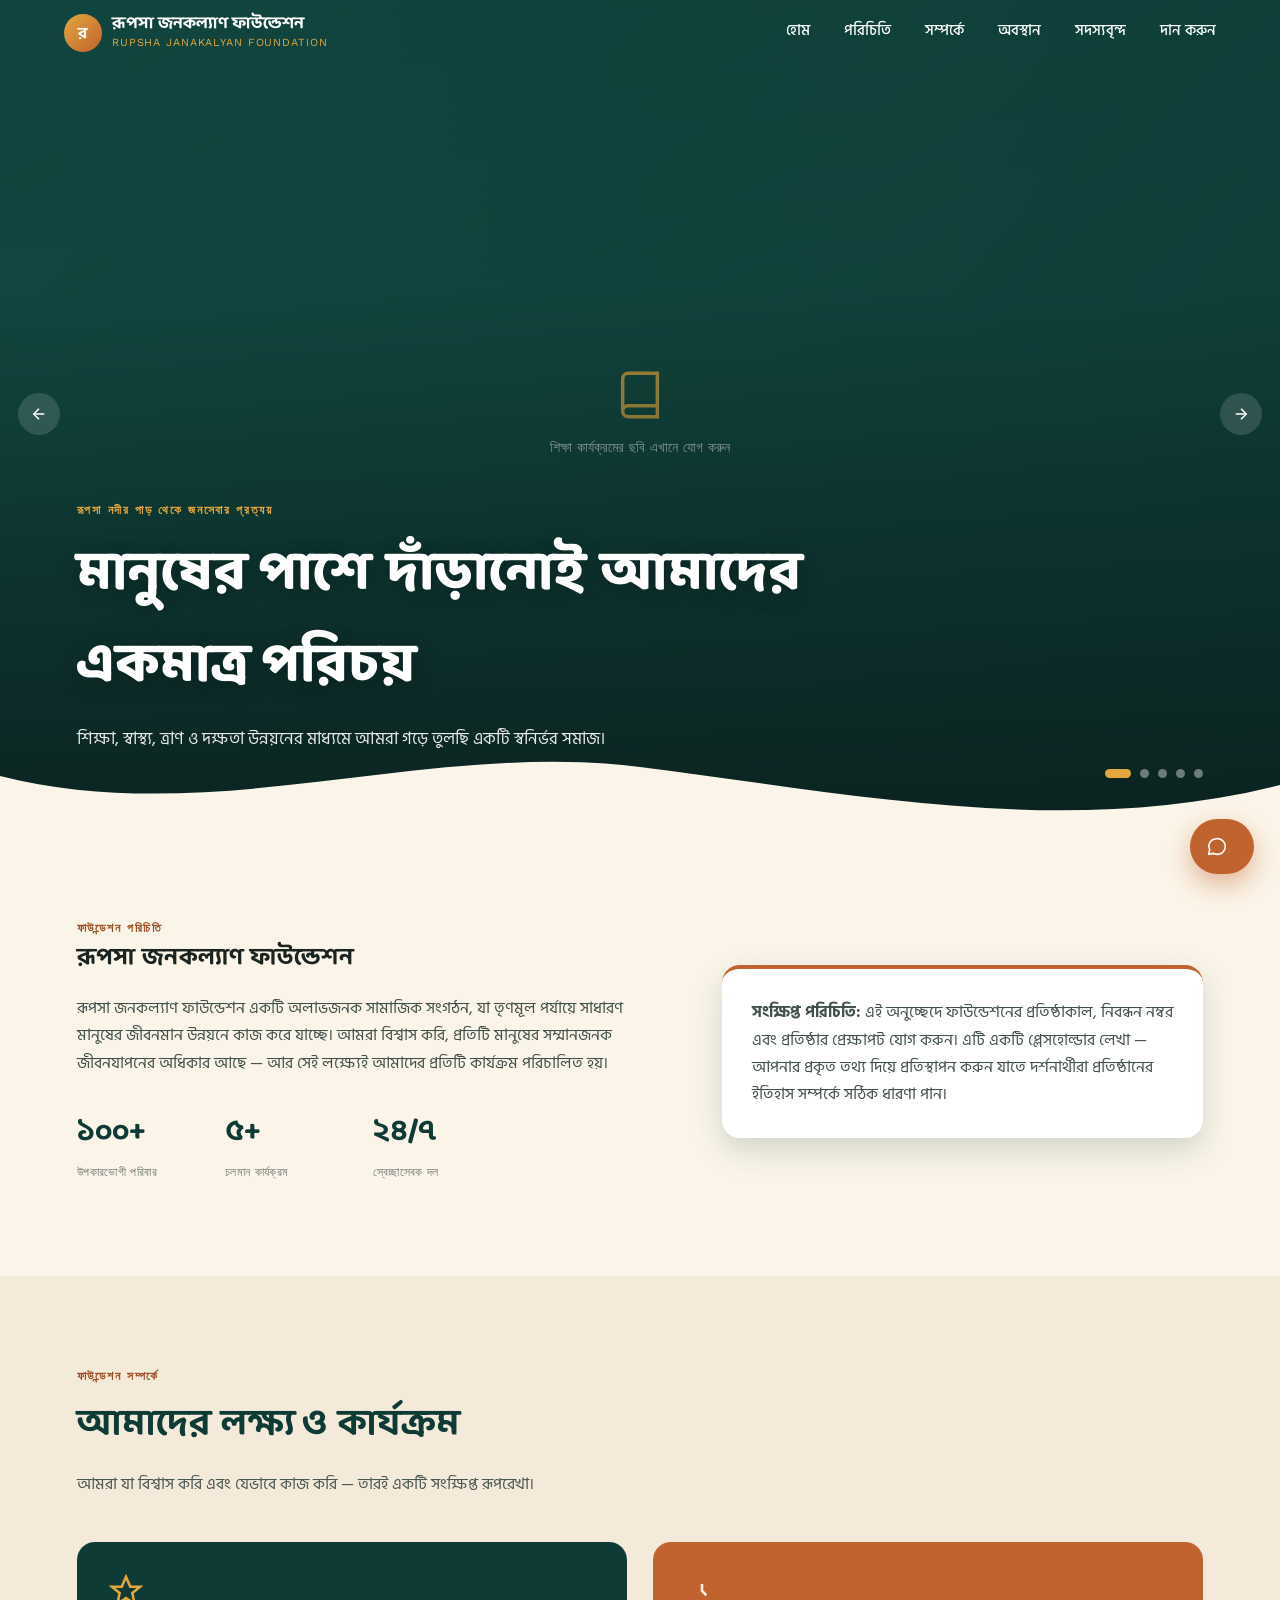
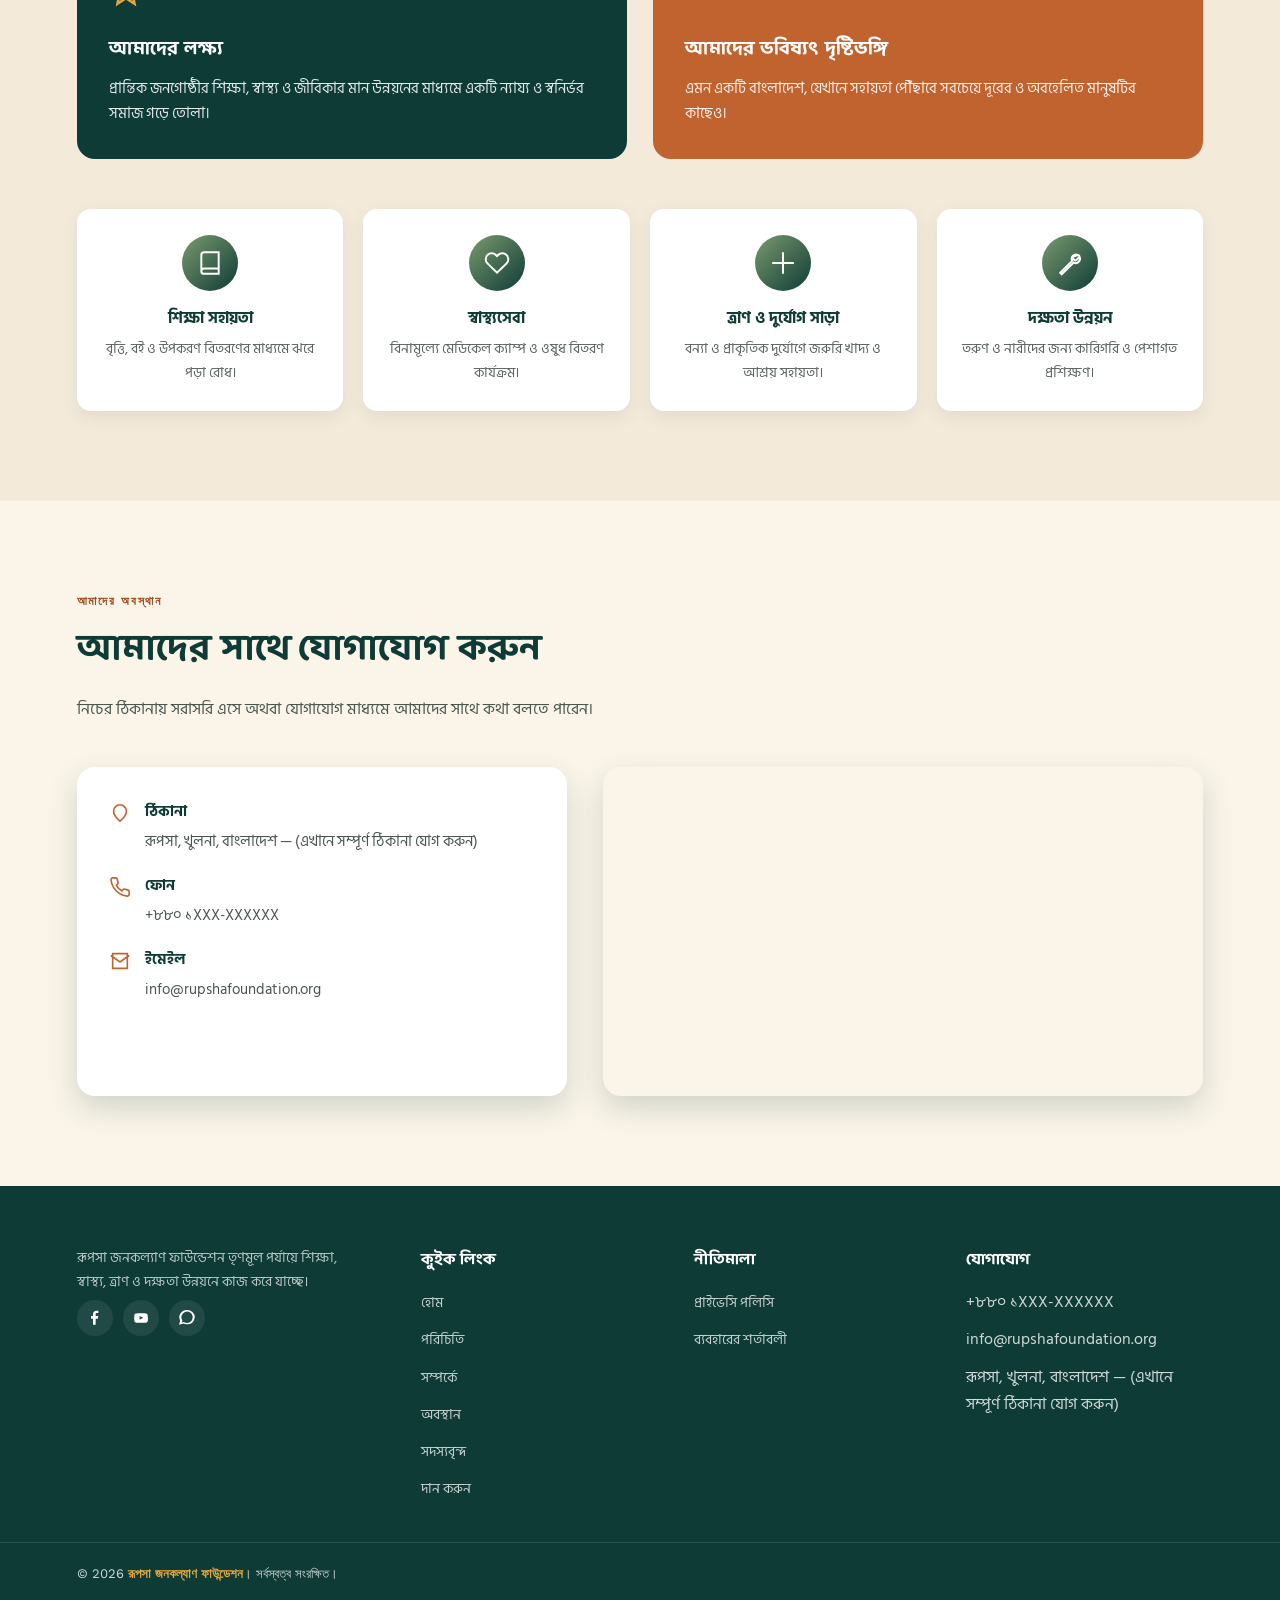
==== commit c363c9e2: "Update index.html" ====
--- a/index.html
+++ b/index.html
@@ -19,6 +19,7 @@
 <link rel="stylesheet" href="css/feedback.css">
 <link rel="stylesheet" href="css/legal.css">
 <link rel="stylesheet" href="css/donate.css">
+<link rel="stylesheet" href="css/member.css">
 <link rel="stylesheet" href="https://cdnjs.cloudflare.com/ajax/libs/font-awesome/6.0.0/css/all.min.css">
 </head>
 <body>
@@ -30,6 +31,7 @@
 <div id="location-root"></div>
 <div id="legal-root" hidden></div>
 <div id="donate-root" hidden></div>
+<div id="member-root" hidden></div>
 <div id="footer-root"></div>
 <div id="feedback-root"></div>
 
@@ -41,6 +43,8 @@
 <script src="js/location.js"></script>
 <script src="js/legal.js"></script>
 <script src="js/donate.js"></script>
+<script src="js/member-data.js"></script>
+<script src="js/member.js"></script>
 <script src="js/footer.js"></script>
 <script src="js/feedback.js"></script>
 <script src="js/router.js"></script>
--- a/css/feedback.css
+++ b/css/feedback.css
@@ -70,3 +70,68 @@
   box-shadow:var(--shadow);
 }
 .fb-toast.show{ opacity:1; transform:translate(-50%,0); }
+.fb-toast.fb-toast-error{ background:#B3402A; }
+
+.hidden{ display:none !important; }
+
+/* --- এভারেজ রেটিং সামারি --- */
+.fb-summary{
+  display:flex; gap:18px; background:var(--rice-2); border:1px solid #E1D9C7; border-radius:14px;
+  padding:16px; margin-bottom:20px; align-items:center; flex-wrap:wrap;
+}
+.fb-summary-score{ text-align:center; flex:0 0 auto; min-width:80px; }
+.fb-summary-score span{ display:block; font-size:2rem; font-weight:700; color:var(--river-deep); line-height:1; }
+.fb-summary-stars{ display:flex; justify-content:center; gap:2px; margin:6px 0 4px; }
+.fb-summary-stars span svg{ width:14px; height:14px; color:#DBD2BE; }
+.fb-summary-stars span.on svg{ color:var(--turmeric); }
+.fb-summary-score small{ color:#5c655f; font-size:.76rem; font-weight:600; }
+.fb-summary-bars{ flex:1; min-width:150px; display:flex; flex-direction:column; gap:6px; }
+.fb-bar-row{ display:flex; align-items:center; gap:8px; font-size:.76rem; color:var(--ink); }
+.fb-bar-label{ display:flex; align-items:center; gap:3px; min-width:28px; }
+.fb-bar-label svg{ color:var(--turmeric); }
+.fb-bar-track{ flex:1; height:7px; background:#E1D9C7; border-radius:6px; overflow:hidden; }
+.fb-bar-fill{ display:block; height:100%; background:var(--moss); border-radius:6px; transition:width .5s ease; }
+.fb-bar-pct{ min-width:30px; text-align:right; color:#5c655f; }
+
+.fb-hint{ display:block; font-size:.74rem; color:#5c655f; font-weight:400; margin-top:4px; }
+
+.fb-form-actions{ display:flex; gap:10px; margin-top:6px; }
+.fb-form-actions .fb-submit{ margin-top:0; }
+.fb-delete{
+  flex:0 0 auto; background:var(--white); color:#B3402A; border:1.5px solid #E7C6BC;
+  padding:13px 16px; border-radius:12px; font-weight:600; font-size:.9rem; transition:background .2s ease;
+}
+.fb-delete:hover{ background:#FBEDEA; }
+
+.fb-divider{
+  text-align:center; color:#5c655f; font-weight:600; font-size:.85rem;
+  margin:24px 0 14px; position:relative;
+}
+.fb-divider::before, .fb-divider::after{ content:''; position:absolute; top:50%; width:32%; border-top:1.5px solid #E1D9C7; }
+.fb-divider::before{ left:0; }
+.fb-divider::after{ right:0; }
+
+.fb-reviews{ display:flex; flex-direction:column; gap:12px; }
+.fb-empty{ text-align:center; color:#5c655f; font-size:.88rem; padding:10px 0; }
+
+.fb-review-item{
+  background:var(--white); border:1px solid #E1D9C7; border-radius:14px; padding:14px 16px;
+}
+.fb-review-top{ display:flex; align-items:center; gap:10px; margin-bottom:8px; }
+.fb-review-avatar{
+  width:34px; height:34px; border-radius:50%; background:var(--river-deep); color:var(--white);
+  display:flex; align-items:center; justify-content:center; font-weight:700; font-size:.9rem; flex-shrink:0;
+}
+.fb-review-namebox{ display:flex; flex-direction:column; min-width:0; }
+.fb-review-name{ font-weight:600; color:var(--ink); font-size:.92rem; word-break:break-word; }
+.fb-review-stars{ display:flex; gap:1px; margin-top:2px; }
+.fb-review-stars .fb-star-sm svg{ width:11px; height:11px; color:#DBD2BE; }
+.fb-review-stars .fb-star-sm.on svg{ color:var(--turmeric); }
+.fb-review-text{ font-size:.9rem; color:var(--ink); line-height:1.6; margin:0; }
+.fb-review-date{ display:block; margin-top:8px; font-size:.72rem; color:#8a9187; }
+
+.fb-load-more{
+  display:block; margin:16px auto 0; background:none; border:1.5px solid #E1D9C7; color:var(--river-deep);
+  padding:9px 20px; border-radius:20px; font-weight:600; font-size:.85rem; transition:.2s;
+}
+.fb-load-more:hover{ border-color:var(--moss); }
--- a/css/donate.css
+++ b/css/donate.css
@@ -583,7 +583,7 @@
    Toast
    ========================================================================== */
 
-#toast {
+#donateToast {
   visibility: hidden;
   position: fixed;
   bottom: 26px;
@@ -598,7 +598,7 @@
   box-shadow: var(--shadow-soft);
 }
 
-.donate-page #toast.show { visibility: visible; animation: toast-pop 0.25s ease; }
+.donate-page #donateToast.show { visibility: visible; animation: toast-pop 0.25s ease; }
 
 @keyframes toast-pop {
   from { opacity: 0; transform: translate(-50%, 8px); }
--- a/css/member.css
+++ b/css/member.css
@@ -0,0 +1,443 @@
+/* ==========================================================================
+   স্থায়ী কমিটি ও সাধারণ সদস্য পেজ — #/member রুট
+   .member-page এর ভেতরেই সব স্টাইল আটকে রাখা হয়েছে, যাতে বাকি সাইটের
+   ডিজাইন (variables.css / base.css) কোনোভাবেই প্রভাবিত না হয়
+   ========================================================================== */
+
+.member-page {
+  --m-bg: #0a0f1e;
+  --m-bg-soft: #0f172a;
+  --m-surface: #131c31;
+  --m-glass-bg: rgba(255, 255, 255, 0.05);
+  --m-glass-hover: rgba(255, 255, 255, 0.1);
+  --m-glass-border: rgba(255, 255, 255, 0.1);
+  --m-accent: #00d2ff;
+  --m-accent-2: #3a7bd5;
+  --m-success: #10b981;
+  --m-warning: #f59e0b;
+  --m-text-main: #ffffff;
+  --m-text-sub: #94a3b8;
+  --m-radius-lg: 24px;
+  --m-radius-md: 16px;
+  --m-transition: all 0.35s cubic-bezier(0.25, 1, 0.5, 1);
+  --m-max-width: 1180px;
+
+  display: block;
+  position: relative;
+  margin: 0 auto;
+  max-width: var(--m-max-width);
+  padding: 26px 20px 60px;
+  background-color: var(--m-bg);
+  background-image:
+    radial-gradient(circle at 15% 10%, rgba(0, 210, 255, 0.08), transparent 40%),
+    radial-gradient(circle at 85% 30%, rgba(58, 123, 213, 0.10), transparent 45%);
+  border-radius: var(--m-radius-lg);
+  font-family: 'Hind Siliguri', sans-serif;
+  color: var(--m-text-main);
+  line-height: 1.5;
+  overflow: hidden;
+}
+
+.member-page * { box-sizing: border-box; }
+.member-page h1, .member-page h2, .member-page h3, .member-page h4, .member-page p { margin: 0; }
+.member-page a { color: inherit; text-decoration: none; }
+.member-page button { font-family: inherit; }
+.member-page img { max-width: 100%; display: block; }
+
+/* ---------- "মূল পাতায় ফিরুন" — সুন্দর বক্স আকারে ---------- */
+.member-page .member-back-box {
+  display: inline-flex;
+  align-items: center;
+  gap: 8px;
+  margin-bottom: 22px;
+  padding: 10px 18px;
+  background: var(--m-glass-bg);
+  border: 1px solid var(--m-glass-border);
+  border-radius: 100px;
+  font-family: 'Work Sans', 'Hind Siliguri', sans-serif;
+  font-size: 0.88rem;
+  font-weight: 600;
+  color: var(--m-text-main);
+  backdrop-filter: blur(10px);
+  transition: var(--m-transition);
+}
+.member-page .member-back-box svg { width: 16px; height: 16px; flex-shrink: 0; }
+.member-page .member-back-box:hover {
+  background: var(--m-accent);
+  color: #04121c;
+  border-color: var(--m-accent);
+  transform: translateX(-3px);
+  box-shadow: 0 8px 20px rgba(0, 210, 255, 0.25);
+}
+
+/* ---------- হিরো সেকশন ---------- */
+.member-page .hero-banner {
+  width: 100%;
+  padding: 46px 24px;
+  margin-bottom: 20px;
+  background: linear-gradient(-45deg, #0a0f1e, #142244, #0a0f1e, #1c3a6b);
+  background-size: 400% 400%;
+  animation: memberGradientBG 10s ease infinite;
+  border-radius: var(--m-radius-lg);
+  border: 1px solid var(--m-glass-border);
+  display: flex;
+  flex-direction: column;
+  justify-content: center;
+  align-items: center;
+  position: relative;
+  overflow: hidden;
+  box-shadow: 0 20px 50px rgba(0, 0, 0, 0.35);
+  text-align: center;
+}
+.member-page .banner-content { position: relative; z-index: 2; }
+.member-page .banner-content .eyebrow {
+  display: inline-block;
+  font-size: 0.8rem;
+  letter-spacing: 2px;
+  color: var(--m-accent);
+  background: rgba(0, 210, 255, 0.1);
+  border: 1px solid rgba(0, 210, 255, 0.25);
+  padding: 5px 16px;
+  border-radius: 50px;
+  margin-bottom: 14px;
+  font-family: 'Work Sans', sans-serif;
+  text-transform: uppercase;
+}
+.member-page .banner-content h1 {
+  color: var(--m-text-main);
+  font-size: clamp(1.6rem, 4vw, 2.6rem);
+  font-weight: 700;
+  text-shadow: 0 2px 10px rgba(0,0,0,0.5);
+  letter-spacing: 0.3px;
+}
+.member-page .banner-content p {
+  margin-top: 8px;
+  color: var(--m-text-sub);
+  font-size: clamp(0.95rem, 2vw, 1.1rem);
+}
+.member-page .particles .particle {
+  position: absolute;
+  background: rgba(0, 210, 255, 0.2);
+  border-radius: 50%;
+  animation: memberFloatParticle 6s infinite ease-in-out;
+}
+.member-page .particles .particle:nth-child(1) { width: 50px; height: 50px; left: 8%; top: -10px; animation-delay: 0s; }
+.member-page .particles .particle:nth-child(2) { width: 30px; height: 30px; right: 12%; bottom: -5px; animation-delay: 2s; }
+.member-page .particles .particle:nth-child(3) { width: 18px; height: 18px; left: 45%; top: 15px; animation-delay: 4s; }
+
+@keyframes memberGradientBG {
+  0% { background-position: 0% 50%; }
+  50% { background-position: 100% 50%; }
+  100% { background-position: 0% 50%; }
+}
+@keyframes memberFloatParticle {
+  0% { transform: translateY(0) scale(1); opacity: 0.4; }
+  50% { transform: translateY(-15px) scale(1.1); opacity: 0.8; }
+  100% { transform: translateY(0) scale(1); opacity: 0.4; }
+}
+
+/* ---------- লাইভ ভিজিটর কাউন্টার ---------- */
+.member-page .live-counter-wrapper { display: flex; justify-content: center; padding: 22px 0 6px; }
+.member-page .live-widget {
+  background: rgba(30, 41, 59, 0.9);
+  backdrop-filter: blur(10px);
+  border: 1px solid var(--m-glass-border);
+  padding: 12px 25px;
+  border-radius: 50px;
+  display: flex;
+  align-items: center;
+  gap: 15px;
+  box-shadow: 0 8px 32px rgba(0, 0, 0, 0.3);
+  transition: var(--m-transition);
+}
+.member-page .live-widget:hover {
+  transform: translateY(-4px);
+  box-shadow: 0 12px 40px rgba(16, 185, 129, 0.2);
+  border-color: rgba(16, 185, 129, 0.4);
+}
+.member-page .live-indicator { position: relative; width: 12px; height: 12px; }
+.member-page .pulse {
+  display: block;
+  width: 12px; height: 12px;
+  background-color: var(--m-success);
+  border-radius: 50%;
+  box-shadow: 0 0 10px var(--m-success);
+  animation: memberPulseGlow 1.5s infinite;
+}
+@keyframes memberPulseGlow {
+  0% { transform: scale(0.8); box-shadow: 0 0 0 0 rgba(16, 185, 129, 0.7); }
+  70% { transform: scale(1.1); box-shadow: 0 0 0 15px rgba(16, 185, 129, 0); }
+  100% { transform: scale(0.8); box-shadow: 0 0 0 0 rgba(16, 185, 129, 0); }
+}
+.member-page .live-text { color: #cbd5e1; font-size: 15px; font-weight: 600; display: flex; align-items: center; gap: 8px; }
+.member-page .live-text i { color: var(--m-accent); }
+.member-page .live-count-box {
+  background: linear-gradient(135deg, var(--m-success), #059669);
+  color: white;
+  padding: 3px 15px;
+  border-radius: 20px;
+  font-size: 17px;
+  font-weight: bold;
+  min-width: 25px;
+  text-align: center;
+  box-shadow: 0 4px 15px rgba(16, 185, 129, 0.3);
+}
+.member-page .pop-anim { animation: memberPop 0.4s cubic-bezier(0.175, 0.885, 0.32, 1.275); }
+@keyframes memberPop {
+  0% { transform: scale(1); } 50% { transform: scale(1.3); } 100% { transform: scale(1); }
+}
+
+/* ---------- স্ট্যাটস ড্যাশবোর্ড ---------- */
+.member-page .stats-grid { display: grid; grid-template-columns: repeat(4, 1fr); gap: 16px; margin: 24px 0 34px; }
+.member-page .stat-card {
+  background: var(--m-glass-bg);
+  border: 1px solid var(--m-glass-border);
+  backdrop-filter: blur(12px);
+  border-radius: var(--m-radius-md);
+  padding: 20px 16px;
+  text-align: center;
+  transition: var(--m-transition);
+}
+.member-page .stat-card:hover { transform: translateY(-4px); border-color: rgba(0, 210, 255, 0.35); box-shadow: 0 12px 24px rgba(0, 210, 255, 0.12); }
+.member-page .stat-card .stat-icon { font-size: 1.3rem; color: var(--m-accent); margin-bottom: 8px; }
+.member-page .stat-card .stat-value { font-size: clamp(1.5rem, 3vw, 2rem); font-weight: 700; color: var(--m-text-main); }
+.member-page .stat-card .stat-label { font-size: 0.85rem; color: var(--m-text-sub); margin-top: 4px; }
+@media (max-width: 700px) { .member-page .stats-grid { grid-template-columns: repeat(2, 1fr); } }
+
+/* ---------- সার্চ ও ফিল্টার ---------- */
+.member-page .controls-container {
+  position: sticky; top: 10px; z-index: 50;
+  display: flex; gap: 10px; margin-bottom: 10px;
+  background: rgba(10, 15, 30, 0.6);
+  backdrop-filter: blur(14px);
+  padding: 10px;
+  border-radius: var(--m-radius-md);
+  border: 1px solid var(--m-glass-border);
+}
+.member-page .search-bar, .member-page .category-filter {
+  background: var(--m-glass-bg);
+  border: 1px solid var(--m-glass-border);
+  color: var(--m-text-main);
+  padding: 12px 16px;
+  border-radius: 12px;
+  outline: none;
+  font-family: 'Hind Siliguri', sans-serif;
+  font-size: 0.98rem;
+  transition: var(--m-transition);
+}
+.member-page .search-bar { flex-grow: 1; }
+.member-page .search-bar:focus, .member-page .category-filter:focus { border-color: rgba(0, 210, 255, 0.5); box-shadow: 0 0 0 3px rgba(0, 210, 255, 0.12); }
+.member-page .search-bar::placeholder { color: var(--m-text-sub); }
+.member-page .category-filter { width: 170px; cursor: pointer; background-color: var(--m-surface); }
+.member-page .category-filter option { background-color: var(--m-surface); color: #fff; }
+.member-page .result-count { color: var(--m-text-sub); font-size: 0.85rem; margin: 4px 4px 20px; }
+@media (max-width: 560px) {
+  .member-page .controls-container { flex-wrap: wrap; }
+  .member-page .category-filter { width: 100%; }
+}
+
+/* ---------- মেম্বার ফ্রেম ---------- */
+.member-page .scroll-frame-wrapper { display: flex; justify-content: center; align-items: center; position: relative; width: 100%; padding: 6px 0 2px; }
+.member-page .member-scroll-box {
+  width: min(480px, 100%);
+  height: 560px;
+  background: var(--m-glass-bg);
+  backdrop-filter: blur(16px);
+  border: 1px solid var(--m-glass-border);
+  border-radius: var(--m-radius-lg);
+  overflow: hidden;
+  position: relative;
+  box-shadow: 0 30px 60px rgba(0, 0, 0, 0.4);
+  cursor: grab;
+  touch-action: none;
+  user-select: none;
+}
+.member-page .member-scroll-box.dragging { cursor: grabbing; }
+@media (max-width: 520px) { .member-page .member-scroll-box { height: 480px; border-radius: 20px; } }
+
+.member-page .member-scroll-box::before, .member-page .member-scroll-box::after {
+  content: ''; position: absolute; left: 0; width: 100%; height: 60px; z-index: 10; pointer-events: none;
+}
+.member-page .member-scroll-box::before { top: 0; background: linear-gradient(to bottom, var(--m-bg), transparent); }
+.member-page .member-scroll-box::after { bottom: 0; background: linear-gradient(to top, var(--m-bg), transparent); }
+
+.member-page .scroll-wrapper { display: flex; flex-direction: column; gap: 16px; padding: 20px; width: 100%; will-change: transform; }
+.member-page .scroll-wrapper:hover .member-card:not(:hover) { opacity: 0.55; filter: blur(0.5px); transform: scale(0.985); }
+
+.member-page .scroll-controls {
+  position: absolute; right: calc(50% - min(240px, 50%) - 56px); top: 50%; transform: translateY(-50%);
+  display: flex; flex-direction: column; gap: 12px; z-index: 15;
+}
+@media (max-width: 620px) { .member-page .scroll-controls { right: 6px; } }
+
+.member-page .scroll-btn {
+  background: var(--m-glass-bg);
+  border: 1px solid var(--m-glass-border);
+  color: var(--m-accent);
+  width: 46px; height: 46px;
+  border-radius: 50%;
+  cursor: pointer;
+  backdrop-filter: blur(8px);
+  transition: var(--m-transition);
+  display: flex; justify-content: center; align-items: center;
+  font-size: 1.15rem;
+}
+.member-page .scroll-btn:hover { background: var(--m-accent); color: #0f172a; box-shadow: 0 5px 15px rgba(0, 210, 255, 0.3); }
+.member-page .scroll-btn:active { transform: scale(0.94); }
+
+.member-page .frame-hint {
+  text-align: center; color: var(--m-text-sub); font-size: 0.8rem; margin: 14px 0 30px;
+  display: flex; align-items: center; justify-content: center; gap: 6px; opacity: 0.85;
+}
+.member-page .frame-hint i { color: var(--m-accent); }
+
+.member-page .empty-state { text-align: center; padding: 60px 20px; color: var(--m-text-sub); }
+.member-page .empty-state i { font-size: 2.2rem; margin-bottom: 14px; color: var(--m-accent); opacity: 0.6; }
+
+/* ---------- মেম্বার কার্ড ---------- */
+.member-page .member-card {
+  display: flex; align-items: center;
+  background: var(--m-glass-bg);
+  border: 1px solid var(--m-glass-border);
+  border-radius: var(--m-radius-md);
+  padding: 16px;
+  cursor: pointer;
+  transition: var(--m-transition);
+}
+.member-page .member-card:hover, .member-page .member-card:focus-visible {
+  background: var(--m-glass-hover);
+  transform: translateY(-4px) scale(1.02);
+  border-color: rgba(0, 210, 255, 0.4);
+  box-shadow: 0 12px 24px rgba(0, 210, 255, 0.15);
+  outline: none;
+  z-index: 2;
+}
+.member-page .img-wrapper { position: relative; margin-right: 16px; flex-shrink: 0; display: flex; }
+.member-page .img-wrapper img {
+  width: 60px; height: 60px;
+  border-radius: 50%;
+  object-fit: cover;
+  border: 2px solid transparent;
+  background: linear-gradient(var(--m-bg), var(--m-bg)) padding-box,
+              linear-gradient(45deg, var(--m-accent), var(--m-accent-2)) border-box;
+}
+.member-page .status-dot {
+  position: absolute; bottom: 2px; right: 2px; width: 14px; height: 14px;
+  border-radius: 50%; border: 2px solid var(--m-bg-soft); z-index: 5; box-shadow: 0 0 5px rgba(0,0,0,0.5);
+}
+.member-page .verified-badge {
+  position: absolute; top: -3px; right: -3px; color: var(--m-accent); font-size: 0.85rem;
+  background: var(--m-bg-soft); border-radius: 50%; line-height: 1;
+}
+.member-page .member-info { flex-grow: 1; min-width: 0; }
+.member-page .member-info h3 { font-size: 1.05rem; color: var(--m-text-main); font-weight: 600; white-space: nowrap; overflow: hidden; text-overflow: ellipsis; }
+.member-page .member-info p { margin-top: 4px; font-size: 0.83rem; color: var(--m-text-sub); white-space: nowrap; overflow: hidden; text-overflow: ellipsis; }
+.member-page .arrow-icon { color: var(--m-accent); font-size: 1.1rem; opacity: 0; transform: translateX(-10px); transition: all 0.3s ease; flex-shrink: 0; margin-left: 8px; }
+.member-page .member-card:hover .arrow-icon { opacity: 1; transform: translateX(0); }
+
+/* ---------- মোডাল ---------- */
+.member-page .modal-overlay {
+  position: fixed; inset: 0;
+  background: rgba(0, 0, 0, 0.7);
+  backdrop-filter: blur(8px);
+  display: flex; justify-content: center; align-items: center;
+  z-index: 9999;
+  opacity: 0; visibility: hidden;
+  padding: 20px;
+  transition: opacity 0.3s ease, visibility 0.3s ease;
+}
+.member-page .modal-overlay.active { opacity: 1; visibility: visible; }
+.member-page .modal-content {
+  background: var(--m-surface);
+  padding: 36px 26px 28px;
+  border-radius: var(--m-radius-lg);
+  width: 360px; max-width: 100%;
+  text-align: center;
+  border: 1px solid var(--m-glass-border);
+  box-shadow: 0 25px 60px rgba(0,0,0,0.55);
+  transform: scale(0.9) translateY(20px);
+  transition: var(--m-transition);
+  position: relative;
+  max-height: 88vh;
+  overflow-y: auto;
+}
+.member-page .modal-overlay.active .modal-content { transform: scale(1) translateY(0); }
+.member-page .modal-content img {
+  width: 104px; height: 104px; border-radius: 50%; object-fit: cover; border: 3px solid transparent;
+  background: linear-gradient(var(--m-surface), var(--m-surface)) padding-box,
+              linear-gradient(45deg, var(--m-accent), var(--m-accent-2)) border-box;
+  margin: 0 auto 14px;
+}
+.member-page .modal-content h2 { color: var(--m-text-main); font-size: 1.3rem; margin-bottom: 4px; }
+.member-page .modal-content h4 { color: var(--m-accent); font-weight: 400; font-size: 0.95rem; margin-bottom: 6px; }
+.member-page .modal-status { font-size: 0.8rem; font-weight: 600; display: block; margin-bottom: 14px; }
+.member-page .modal-content p { color: var(--m-text-sub); font-size: 0.9rem; line-height: 1.65; margin-bottom: 18px; }
+.member-page .social-links { display: flex; justify-content: center; gap: 15px; margin-bottom: 22px; }
+.member-page .social-links a {
+  color: var(--m-text-main); font-size: 1.15rem;
+  width: 42px; height: 42px;
+  display: flex; justify-content: center; align-items: center;
+  background: rgba(255,255,255,0.05); border-radius: 50%;
+  transition: 0.3s;
+  border: 1px solid var(--m-glass-border);
+}
+.member-page .social-links a:hover { background: var(--m-accent); color: #0f172a; transform: translateY(-3px); }
+.member-page .close-btn {
+  padding: 11px 24px;
+  background: linear-gradient(45deg, var(--m-accent), var(--m-accent-2));
+  border: none; border-radius: 12px; color: #fff;
+  font-weight: 600; cursor: pointer; width: 100%;
+  transition: 0.3s;
+}
+.member-page .close-btn:hover { box-shadow: 0 8px 15px rgba(0, 210, 255, 0.3); }
+.member-page .modal-close-icon {
+  position: absolute; top: 14px; right: 18px;
+  color: var(--m-text-sub); cursor: pointer; font-size: 1.5rem; transition: 0.2s; line-height: 1;
+}
+.member-page .modal-close-icon:hover { color: #ff4757; }
+.member-page .modal-id-btn {
+  background: linear-gradient(45deg, #1e3c72, #2a5298);
+  color: white; border: none; padding: 10px 20px;
+  font-family: 'Hind Siliguri', sans-serif; font-size: 14px; font-weight: 600;
+  border-radius: 50px; cursor: pointer; transition: 0.3s;
+  display: inline-block; margin: 14px 0 4px;
+  box-shadow: 0 4px 15px rgba(30, 60, 114, 0.3);
+}
+.member-page .modal-id-btn:hover { background: linear-gradient(45deg, #2a5298, #1e3c72); transform: translateY(-2px); box-shadow: 0 6px 20px rgba(30, 60, 114, 0.4); }
+
+/* ---------- স্ক্রল-টু-টপ ---------- */
+.member-page .scroll-top-btn {
+  position: fixed; bottom: 26px; right: 22px;
+  width: 48px; height: 48px; border-radius: 50%;
+  background: linear-gradient(45deg, var(--m-accent), var(--m-accent-2));
+  color: #04121c; border: none;
+  display: flex; align-items: center; justify-content: center;
+  font-size: 1.1rem; cursor: pointer; z-index: 400;
+  opacity: 0; pointer-events: none; transform: translateY(15px);
+  transition: var(--m-transition);
+  box-shadow: 0 10px 25px rgba(0, 210, 255, 0.35);
+}
+.member-page .scroll-top-btn.show { opacity: 1; pointer-events: auto; transform: translateY(0); }
+.member-page .scroll-top-btn:hover { transform: translateY(-4px); }
+
+/* ---------- ফুটার ---------- */
+.member-page .member-foot {
+  margin: 40px auto 0; padding: 26px 20px 10px; text-align: center;
+  color: var(--m-text-sub); font-size: 0.85rem;
+  border-top: 1px solid var(--m-glass-border);
+}
+.member-page .member-foot strong { color: var(--m-text-main); }
+
+/* ---------- হালকা স্নো পার্টিকেল ব্যাকগ্রাউন্ড ---------- */
+.member-page #member-snow {
+  position: fixed !important;
+  top: 0 !important; left: 0 !important;
+  width: 100vw !important; height: 100vh !important;
+  pointer-events: none !important;
+  z-index: 1 !important;
+  background: transparent !important;
+}
+
+@media (prefers-reduced-motion: reduce) {
+  .member-page * { animation-duration: .001ms !important; transition-duration: .001ms !important; }
+}
